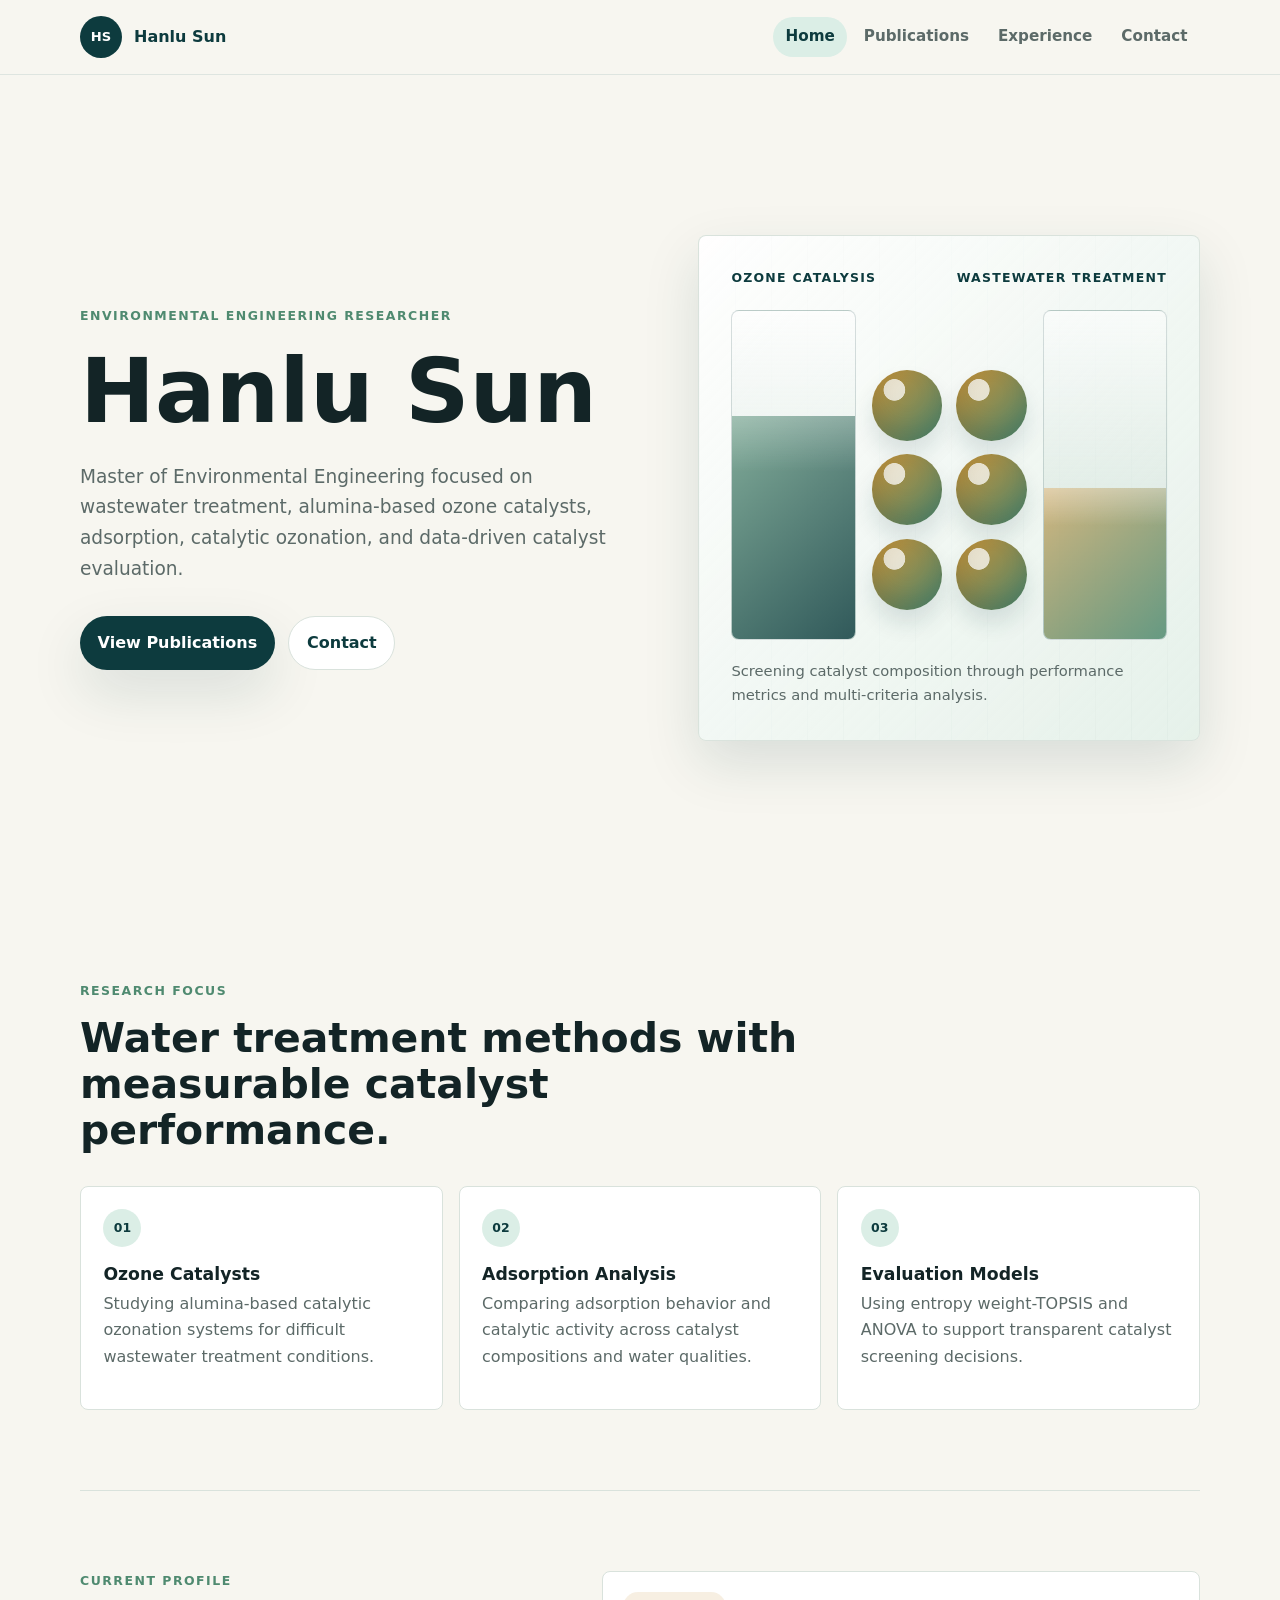
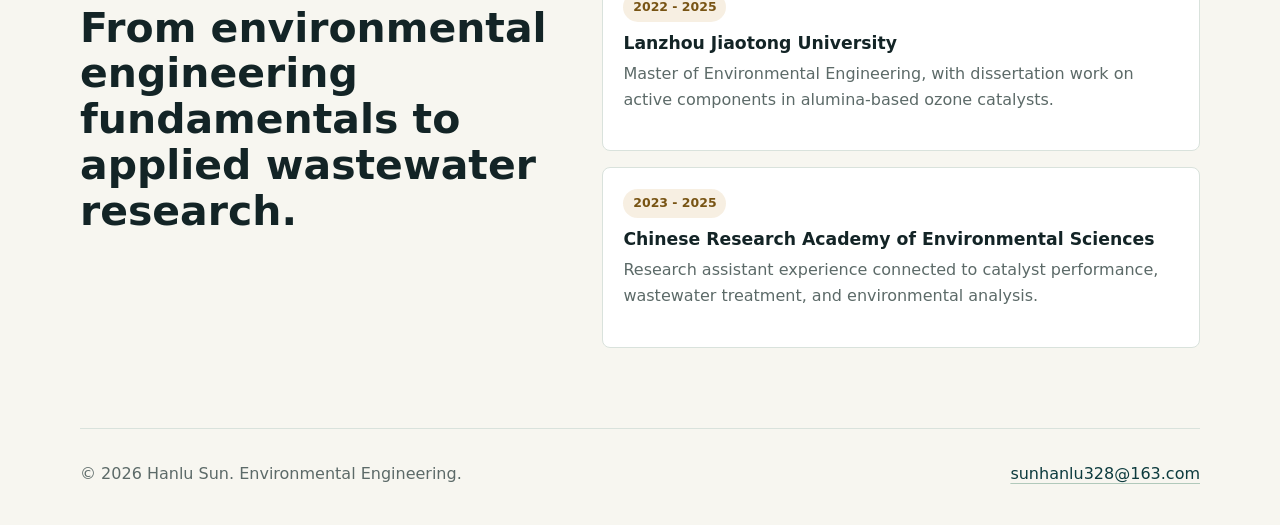
==== index.html @ 04d92d46 "Add files via upload" ====
<!DOCTYPE html>
<html lang="en">
<head>
  <meta charset="utf-8">
  <meta name="viewport" content="width=device-width, initial-scale=1">
  <meta name="description" content="Hanlu Sun - Environmental Engineering researcher focused on wastewater treatment, ozone catalysis, adsorption, and catalyst evaluation.">
  <title>Hanlu Sun | Environmental Engineering</title>
  <link rel="stylesheet" href="styles.css?v=20260620">
  <script src="script.js?v=20260620" defer></script>
</head>
<body>
  <a class="skip-link" href="#main">Skip to content</a>
  <header class="site-header">
    <nav class="nav-shell" aria-label="Primary navigation">
      <a class="brand" href="index.html" aria-label="Hanlu Sun home">
        <span class="brand-mark">HS</span>
        <span>Hanlu Sun</span>
      </a>
      <button class="nav-toggle" type="button" aria-expanded="false" aria-controls="site-nav">
        <span class="nav-toggle-line"></span>
        <span class="nav-toggle-line"></span>
        <span class="nav-toggle-line"></span>
        <span class="sr-only">Menu</span>
      </button>
      <div class="nav-links" id="site-nav">
        <a href="index.html" data-nav="home">Home</a>
        <a href="publications.html" data-nav="publications">Publications</a>
        <a href="experience.html" data-nav="experience">Experience</a>
        <a href="contact.html" data-nav="contact">Contact</a>
      </div>
    </nav>
  </header>

  <main id="main">
    <section class="hero-section">
      <div class="hero-copy">
        <p class="eyebrow">Environmental Engineering Researcher</p>
        <h1>Hanlu Sun</h1>
        <p class="hero-subtitle">
          Master of Environmental Engineering focused on wastewater treatment, alumina-based ozone catalysts,
          adsorption, catalytic ozonation, and data-driven catalyst evaluation.
        </p>
        <div class="hero-actions" aria-label="Primary actions">
          <a class="button primary" href="publications.html">View Publications</a>
          <a class="button secondary" href="contact.html">Contact</a>
        </div>
      </div>
      <figure class="research-visual" aria-label="Abstract research visualization for catalyst-assisted wastewater treatment">
        <div class="visual-header">
          <span>Ozone Catalysis</span>
          <span>Wastewater Treatment</span>
        </div>
        <div class="visual-grid">
          <div class="water-column column-a">
            <span></span>
          </div>
          <div class="catalyst-field">
            <span></span>
            <span></span>
            <span></span>
            <span></span>
            <span></span>
            <span></span>
          </div>
          <div class="water-column column-b">
            <span></span>
          </div>
        </div>
        <figcaption>Screening catalyst composition through performance metrics and multi-criteria analysis.</figcaption>
      </figure>
    </section>

    <section class="section-block">
      <div class="section-heading">
        <p class="eyebrow">Research Focus</p>
        <h2>Water treatment methods with measurable catalyst performance.</h2>
      </div>
      <div class="focus-grid">
        <article class="focus-card">
          <span class="focus-index">01</span>
          <h3>Ozone Catalysts</h3>
          <p>Studying alumina-based catalytic ozonation systems for difficult wastewater treatment conditions.</p>
        </article>
        <article class="focus-card">
          <span class="focus-index">02</span>
          <h3>Adsorption Analysis</h3>
          <p>Comparing adsorption behavior and catalytic activity across catalyst compositions and water qualities.</p>
        </article>
        <article class="focus-card">
          <span class="focus-index">03</span>
          <h3>Evaluation Models</h3>
          <p>Using entropy weight-TOPSIS and ANOVA to support transparent catalyst screening decisions.</p>
        </article>
      </div>
    </section>

    <section class="split-section">
      <div>
        <p class="eyebrow">Current Profile</p>
        <h2>From environmental engineering fundamentals to applied wastewater research.</h2>
      </div>
      <div class="timeline-summary">
        <article>
          <span class="date-pill">2022 - 2025</span>
          <h3>Lanzhou Jiaotong University</h3>
          <p>Master of Environmental Engineering, with dissertation work on active components in alumina-based ozone catalysts.</p>
        </article>
        <article>
          <span class="date-pill">2023 - 2025</span>
          <h3>Chinese Research Academy of Environmental Sciences</h3>
          <p>Research assistant experience connected to catalyst performance, wastewater treatment, and environmental analysis.</p>
        </article>
      </div>
    </section>
  </main>

  <footer class="site-footer">
    <p>&copy; <span data-year></span> Hanlu Sun. Environmental Engineering.</p>
    <a href="mailto:sunhanlu328@163.com">sunhanlu328@163.com</a>
  </footer>
</body>
</html>
---- styles.css ----
:root {
  --ink: #132426;
  --muted: #5c6a68;
  --deep: #0d3b3e;
  --deep-2: #174e50;
  --green: #4f8a70;
  --green-soft: #dbeee6;
  --amber: #c78f35;
  --paper: #f7f6f0;
  --white: #ffffff;
  --line: #d9e2dc;
  --shadow: 0 22px 55px rgba(13, 59, 62, 0.13);
  --radius: 8px;
  --max: 1120px;
}

* {
  box-sizing: border-box;
}

html {
  scroll-behavior: smooth;
}

body {
  margin: 0;
  font-family: Inter, ui-sans-serif, system-ui, -apple-system, BlinkMacSystemFont, "Segoe UI", sans-serif;
  color: var(--ink);
  background: var(--paper);
  line-height: 1.65;
}

a {
  color: var(--deep);
  text-decoration-color: rgba(79, 138, 112, 0.42);
  text-underline-offset: 0.22em;
}

a:hover {
  color: var(--green);
}

h1,
h2,
h3,
p {
  margin-top: 0;
}

h1,
h2,
h3 {
  line-height: 1.12;
  letter-spacing: 0;
}

h1 {
  font-size: clamp(3rem, 7vw, 5.9rem);
  margin-bottom: 1.25rem;
}

h2 {
  font-size: clamp(1.65rem, 3.2vw, 2.65rem);
  margin-bottom: 1rem;
}

h3 {
  font-size: 1.08rem;
  margin-bottom: 0.45rem;
}

p {
  margin-bottom: 1rem;
}

.skip-link {
  position: absolute;
  left: 1rem;
  top: -4rem;
  z-index: 20;
  background: var(--white);
  color: var(--ink);
  padding: 0.7rem 1rem;
  border-radius: var(--radius);
}

.skip-link:focus {
  top: 1rem;
}

.sr-only {
  position: absolute;
  width: 1px;
  height: 1px;
  padding: 0;
  margin: -1px;
  overflow: hidden;
  clip: rect(0, 0, 0, 0);
  white-space: nowrap;
  border: 0;
}

.site-header {
  position: sticky;
  top: 0;
  z-index: 10;
  background: rgba(247, 246, 240, 0.92);
  border-bottom: 1px solid rgba(217, 226, 220, 0.8);
  backdrop-filter: blur(16px);
}

.nav-shell {
  width: min(var(--max), calc(100% - 2rem));
  min-height: 74px;
  margin: 0 auto;
  display: flex;
  align-items: center;
  justify-content: space-between;
  gap: 1rem;
}

.brand {
  display: inline-flex;
  align-items: center;
  gap: 0.75rem;
  font-weight: 800;
  color: var(--deep);
  text-decoration: none;
}

.brand-mark {
  width: 42px;
  height: 42px;
  display: inline-grid;
  place-items: center;
  border-radius: 50%;
  background: var(--deep);
  color: var(--white);
  font-size: 0.82rem;
  letter-spacing: 0;
}

.nav-links {
  display: flex;
  align-items: center;
  gap: 0.25rem;
}

.nav-links a {
  min-height: 40px;
  display: inline-flex;
  align-items: center;
  padding: 0.45rem 0.78rem;
  border-radius: 999px;
  color: var(--muted);
  font-size: 0.95rem;
  font-weight: 650;
  text-decoration: none;
}

.nav-links a:hover,
.nav-links a.active {
  color: var(--deep);
  background: var(--green-soft);
}

.nav-toggle {
  display: none;
  width: 44px;
  height: 44px;
  border: 1px solid var(--line);
  border-radius: 50%;
  background: var(--white);
  color: var(--deep);
  padding: 0;
}

.nav-toggle-line {
  display: block;
  width: 18px;
  height: 2px;
  margin: 4px auto;
  background: currentColor;
}

.hero-section,
.page-hero,
.contact-hero,
.section-block,
.split-section,
.experience-layout {
  width: min(var(--max), calc(100% - 2rem));
  margin: 0 auto;
}

.hero-section {
  min-height: calc(100vh - 74px);
  display: grid;
  grid-template-columns: minmax(0, 1.05fr) minmax(320px, 0.95fr);
  gap: clamp(2rem, 5vw, 5rem);
  align-items: center;
  padding: clamp(3rem, 7vw, 5.5rem) 0;
}

.hero-copy {
  max-width: 720px;
}

.eyebrow {
  margin-bottom: 0.9rem;
  color: var(--green);
  font-size: 0.78rem;
  font-weight: 800;
  text-transform: uppercase;
  letter-spacing: 0.12em;
}

.hero-subtitle,
.page-hero p,
.contact-hero > div:first-child p {
  color: var(--muted);
  font-size: 1.16rem;
  max-width: 720px;
}

.hero-actions {
  display: flex;
  flex-wrap: wrap;
  gap: 0.85rem;
  margin-top: 2rem;
}

.button {
  min-height: 48px;
  display: inline-flex;
  align-items: center;
  justify-content: center;
  padding: 0.78rem 1.1rem;
  border-radius: 999px;
  font-weight: 800;
  text-decoration: none;
}

.button.primary {
  background: var(--deep);
  color: var(--white);
  box-shadow: var(--shadow);
}

.button.secondary {
  color: var(--deep);
  background: var(--white);
  border: 1px solid var(--line);
}

.research-visual {
  margin: 0;
  padding: clamp(1.2rem, 3vw, 2rem);
  border: 1px solid rgba(217, 226, 220, 0.95);
  border-radius: var(--radius);
  background:
    linear-gradient(135deg, rgba(255, 255, 255, 0.9), rgba(219, 238, 230, 0.62)),
    repeating-linear-gradient(90deg, rgba(13, 59, 62, 0.05) 0 1px, transparent 1px 36px);
  box-shadow: var(--shadow);
}

.visual-header {
  display: flex;
  justify-content: space-between;
  gap: 1rem;
  margin-bottom: 1.3rem;
  color: var(--deep);
  font-size: 0.78rem;
  font-weight: 800;
  text-transform: uppercase;
  letter-spacing: 0.1em;
}

.visual-grid {
  min-height: 330px;
  display: grid;
  grid-template-columns: 1fr 1.25fr 1fr;
  gap: 1rem;
  align-items: end;
}

.water-column {
  height: 100%;
  min-height: 270px;
  position: relative;
  overflow: hidden;
  border: 1px solid rgba(13, 59, 62, 0.16);
  border-radius: var(--radius);
  background: linear-gradient(180deg, rgba(255, 255, 255, 0.5), rgba(79, 138, 112, 0.18));
}

.water-column span {
  position: absolute;
  inset: auto 0 0;
  height: 68%;
  background:
    linear-gradient(180deg, rgba(255, 255, 255, 0.25), transparent 25%),
    linear-gradient(135deg, rgba(79, 138, 112, 0.68), rgba(13, 59, 62, 0.82));
}

.column-b span {
  height: 46%;
  background:
    linear-gradient(180deg, rgba(255, 255, 255, 0.35), transparent 25%),
    linear-gradient(135deg, rgba(199, 143, 53, 0.58), rgba(79, 138, 112, 0.82));
}

.catalyst-field {
  min-height: 300px;
  display: grid;
  grid-template-columns: repeat(2, minmax(60px, 1fr));
  gap: 0.85rem;
  align-content: center;
}

.catalyst-field span {
  aspect-ratio: 1;
  border-radius: 50%;
  background:
    radial-gradient(circle at 32% 28%, rgba(255, 255, 255, 0.75) 0 15%, transparent 16%),
    linear-gradient(135deg, var(--amber), var(--green));
  box-shadow: inset 0 -12px 22px rgba(13, 59, 62, 0.2), 0 14px 22px rgba(13, 59, 62, 0.12);
}

.research-visual figcaption {
  margin-top: 1.2rem;
  color: var(--muted);
  font-size: 0.92rem;
}

.section-block,
.split-section,
.experience-layout {
  padding: clamp(3rem, 7vw, 5rem) 0;
}

.section-heading {
  max-width: 760px;
  margin-bottom: 2rem;
}

.focus-grid,
.contact-grid {
  display: grid;
  grid-template-columns: repeat(3, minmax(0, 1fr));
  gap: 1rem;
}

.focus-card,
.contact-card,
.side-panel,
.publication-item,
.timeline-summary article,
.project-item {
  border: 1px solid var(--line);
  border-radius: var(--radius);
  background: var(--white);
}

.focus-card,
.contact-card {
  padding: 1.4rem;
}

.focus-index {
  display: inline-flex;
  align-items: center;
  justify-content: center;
  width: 38px;
  height: 38px;
  margin-bottom: 1.1rem;
  border-radius: 50%;
  background: var(--green-soft);
  color: var(--deep);
  font-size: 0.78rem;
  font-weight: 850;
}

.focus-card p,
.contact-card p,
.timeline-summary p,
.project-item p,
.publication-item p,
.muted {
  color: var(--muted);
}

.split-section {
  display: grid;
  grid-template-columns: 0.9fr 1.1fr;
  gap: 2rem;
  align-items: start;
  border-top: 1px solid var(--line);
}

.timeline-summary {
  display: grid;
  gap: 1rem;
}

.timeline-summary article {
  padding: 1.3rem;
}

.date-pill {
  display: inline-flex;
  margin-bottom: 0.75rem;
  padding: 0.28rem 0.62rem;
  border-radius: 999px;
  background: rgba(199, 143, 53, 0.14);
  color: #785414;
  font-size: 0.78rem;
  font-weight: 800;
}

.page-hero {
  padding: clamp(3.8rem, 8vw, 6rem) 0 clamp(2.5rem, 5vw, 4rem);
}

.page-hero.compact h1 {
  font-size: clamp(2.65rem, 6vw, 4.9rem);
}

.publication-list {
  padding-top: 2rem;
}

.alt-band {
  border-top: 1px solid var(--line);
}

.publication-item {
  display: grid;
  grid-template-columns: 86px 1fr;
  gap: 1.4rem;
  padding: 1.4rem;
  margin-bottom: 1rem;
}

.pub-year {
  color: var(--deep);
  font-size: 1.2rem;
  font-weight: 900;
}

.tag {
  display: inline-flex;
  margin: 0.35rem 0.35rem 0 0;
  padding: 0.28rem 0.58rem;
  border-radius: 999px;
  background: var(--green-soft);
  color: var(--deep);
  font-size: 0.78rem;
  font-weight: 800;
}

.experience-layout {
  display: grid;
  grid-template-columns: minmax(0, 1fr) 340px;
  gap: 1.5rem;
  align-items: start;
}

.compact-block {
  width: 100%;
  padding: 0 0 2.4rem;
}

.timeline-item {
  position: relative;
  display: grid;
  grid-template-columns: 26px 1fr;
  gap: 1rem;
  padding: 0 0 2rem;
}

.timeline-dot {
  width: 14px;
  height: 14px;
  margin-top: 0.55rem;
  border: 3px solid var(--green);
  border-radius: 50%;
  background: var(--paper);
}

.timeline-item:not(:last-child)::after {
  content: "";
  position: absolute;
  left: 6px;
  top: 1.65rem;
  bottom: 0.35rem;
  width: 1px;
  background: var(--line);
}

.project-item {
  padding: 1.35rem;
  margin-bottom: 1rem;
}

.clean-list {
  margin: 0.8rem 0 0;
  padding-left: 1.1rem;
}

.clean-list li {
  margin: 0.45rem 0;
}

.experience-side {
  position: sticky;
  top: 94px;
  display: grid;
  gap: 1rem;
}

.side-panel {
  padding: 1.25rem;
}

.simple-stack {
  margin: 0;
  padding-left: 1.1rem;
}

.simple-stack li {
  margin-bottom: 0.65rem;
}

.skill-group + .skill-group {
  margin-top: 1.15rem;
  padding-top: 1.15rem;
  border-top: 1px solid var(--line);
}

.skill-group h3 {
  font-size: 0.92rem;
  color: var(--deep);
}

.contact-hero {
  min-height: calc(100vh - 74px);
  display: grid;
  grid-template-columns: minmax(0, 1fr) 370px;
  gap: 2rem;
  align-items: center;
  padding: clamp(3rem, 8vw, 6rem) 0;
}

.contact-hero h1 {
  font-size: clamp(2.5rem, 5.8vw, 5rem);
}

.contact-panel {
  padding: 1.5rem;
  border: 1px solid var(--line);
  border-radius: var(--radius);
  background: var(--white);
  box-shadow: var(--shadow);
}

.contact-link {
  display: block;
  overflow-wrap: anywhere;
  margin-bottom: 1rem;
  color: var(--deep);
  font-size: 1.35rem;
  font-weight: 850;
}

.site-footer {
  width: min(var(--max), calc(100% - 2rem));
  margin: 0 auto;
  padding: 2rem 0 2.4rem;
  border-top: 1px solid var(--line);
  display: flex;
  justify-content: space-between;
  gap: 1rem;
  color: var(--muted);
}

.site-footer p {
  margin: 0;
}

@media (max-width: 860px) {
  h1 {
    font-size: clamp(2.65rem, 12vw, 4.4rem);
  }

  .nav-toggle {
    display: block;
  }

  .nav-links {
    position: absolute;
    left: 1rem;
    right: 1rem;
    top: 74px;
    display: none;
    flex-direction: column;
    align-items: stretch;
    padding: 0.75rem;
    border: 1px solid var(--line);
    border-radius: var(--radius);
    background: var(--white);
    box-shadow: var(--shadow);
  }

  .nav-links.open {
    display: flex;
  }

  .nav-links a {
    border-radius: var(--radius);
  }

  .hero-section,
  .split-section,
  .experience-layout,
  .contact-hero {
    grid-template-columns: 1fr;
  }

  .hero-section,
  .contact-hero {
    min-height: auto;
  }

  .visual-grid {
    min-height: 230px;
  }

  .water-column {
    min-height: 210px;
  }

  .catalyst-field {
    min-height: 220px;
  }

  .focus-grid,
  .contact-grid {
    grid-template-columns: 1fr;
  }

  .experience-side {
    position: static;
  }

  .contact-panel {
    box-shadow: none;
  }
}

@media (max-width: 560px) {
  .hero-section,
  .page-hero,
  .contact-hero,
  .section-block,
  .split-section,
  .experience-layout {
    width: min(100% - 1.25rem, var(--max));
  }

  .nav-shell,
  .site-footer {
    width: min(100% - 1.25rem, var(--max));
  }

  .brand span:last-child {
    display: none;
  }

  .hero-actions,
  .site-footer {
    flex-direction: column;
    align-items: flex-start;
  }

  .button {
    width: 100%;
  }

  .visual-header {
    flex-direction: column;
    gap: 0.3rem;
  }

  .publication-item {
    grid-template-columns: 1fr;
    gap: 0.65rem;
  }

  .pub-year {
    font-size: 1rem;
  }
}
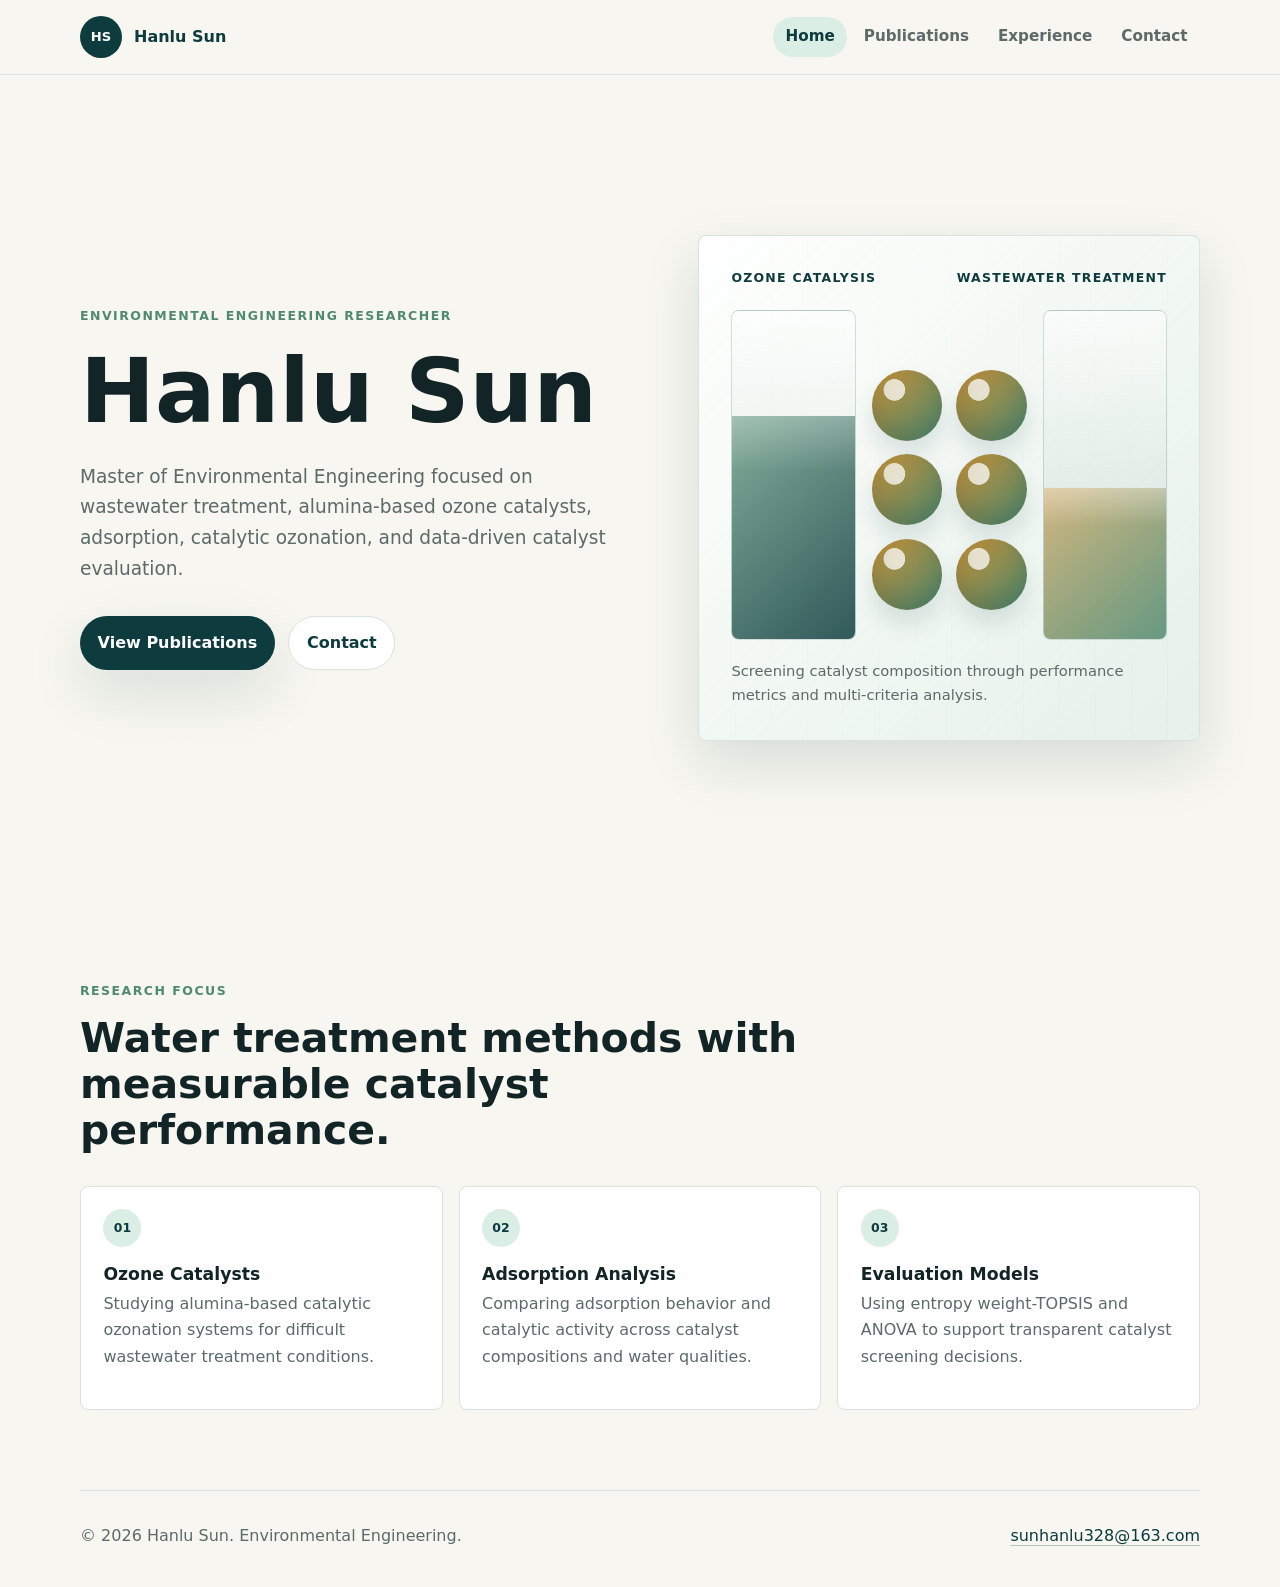
==== commit b6abe982: "modified the index file" ====
--- a/index.html
+++ b/index.html
@@ -93,25 +93,6 @@
         </article>
       </div>
     </section>
-
-    <section class="split-section">
-      <div>
-        <p class="eyebrow">Current Profile</p>
-        <h2>From environmental engineering fundamentals to applied wastewater research.</h2>
-      </div>
-      <div class="timeline-summary">
-        <article>
-          <span class="date-pill">2022 - 2025</span>
-          <h3>Lanzhou Jiaotong University</h3>
-          <p>Master of Environmental Engineering, with dissertation work on active components in alumina-based ozone catalysts.</p>
-        </article>
-        <article>
-          <span class="date-pill">2023 - 2025</span>
-          <h3>Chinese Research Academy of Environmental Sciences</h3>
-          <p>Research assistant experience connected to catalyst performance, wastewater treatment, and environmental analysis.</p>
-        </article>
-      </div>
-    </section>
   </main>
 
   <footer class="site-footer">
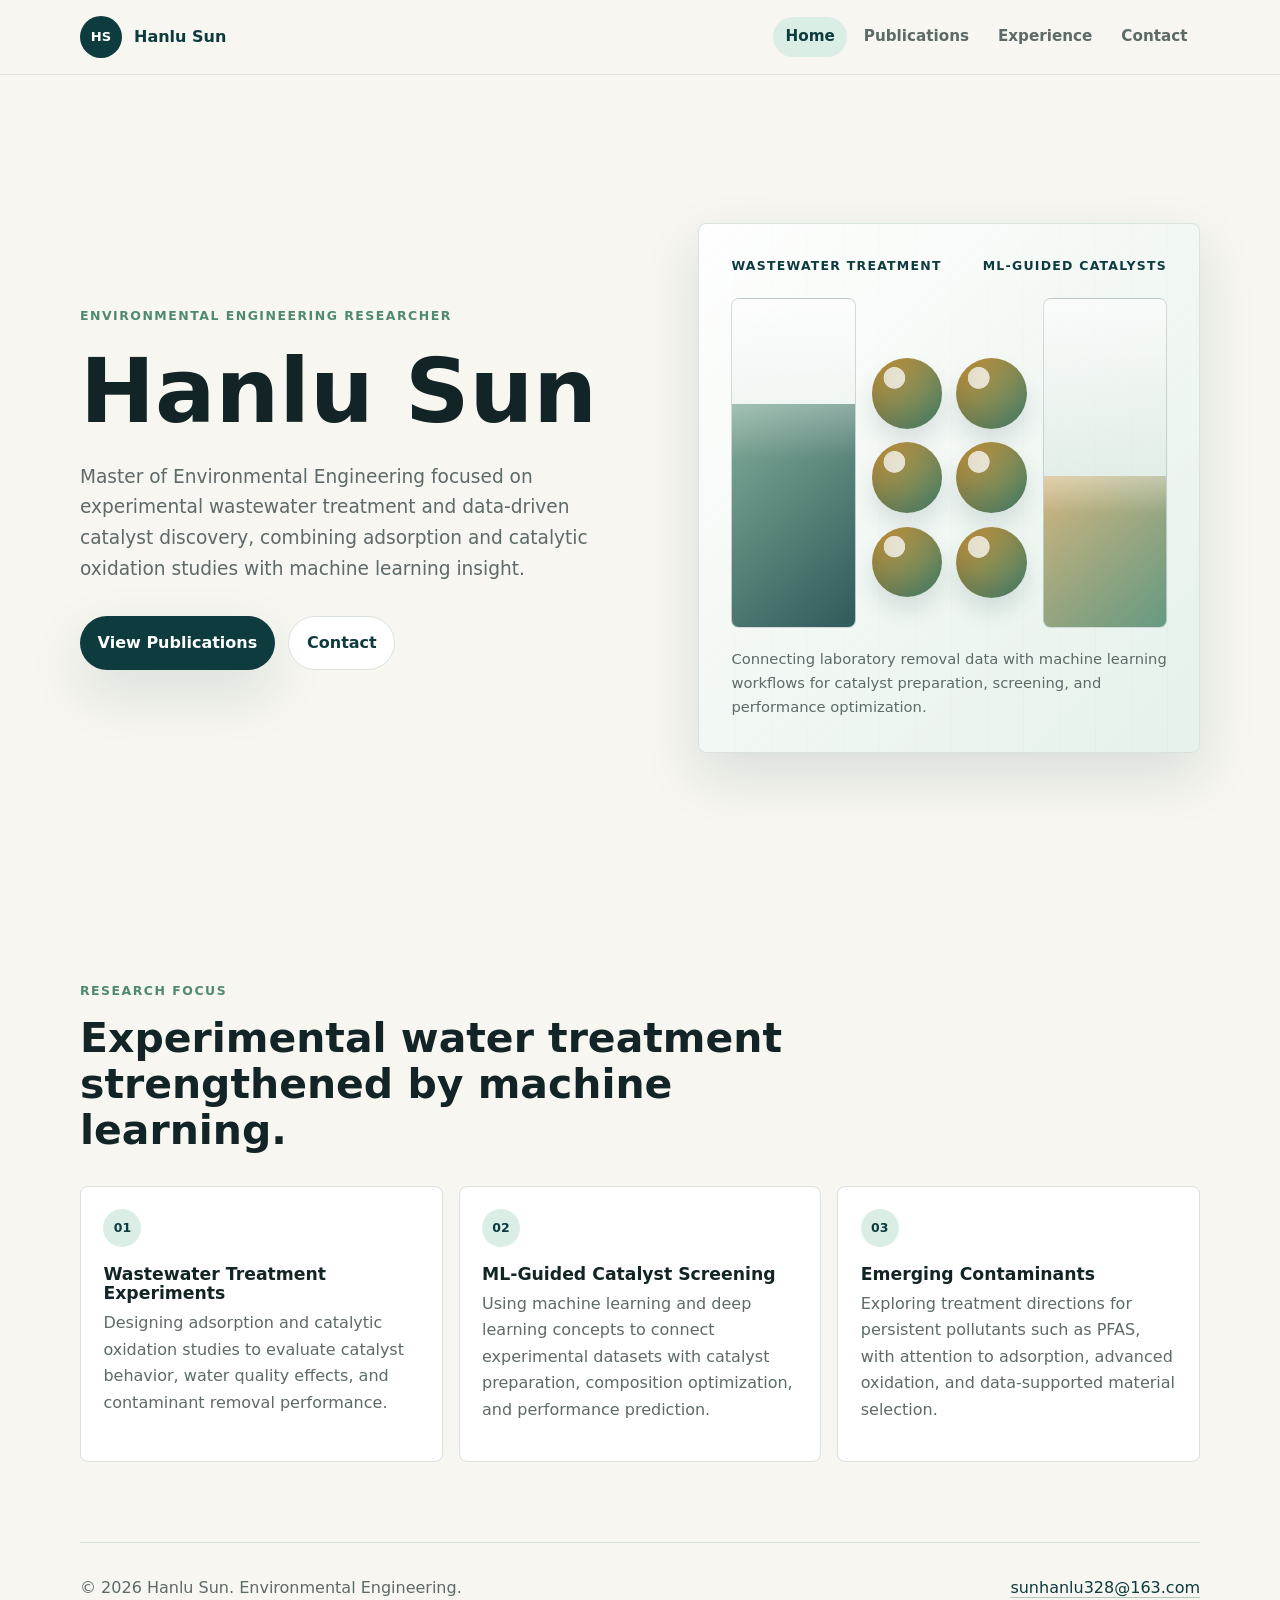
==== commit 0eb59cbe: "Add files via upload" ====
--- a/index.html
+++ b/index.html
@@ -3,9 +3,9 @@
 <head>
   <meta charset="utf-8">
   <meta name="viewport" content="width=device-width, initial-scale=1">
-  <meta name="description" content="Hanlu Sun - Environmental Engineering researcher focused on wastewater treatment, ozone catalysis, adsorption, and catalyst evaluation.">
+  <meta name="description" content="Hanlu Sun - Environmental Engineering researcher focused on experimental wastewater treatment, machine-learning-assisted catalyst screening, and emerging contaminant removal.">
   <title>Hanlu Sun | Environmental Engineering</title>
-  <link rel="stylesheet" href="styles.css?v=20260620">
+  <link rel="stylesheet" href="styles.css?v=20260623-research-focus">
   <script src="script.js?v=20260620" defer></script>
 </head>
 <body>
@@ -37,8 +37,8 @@
         <p class="eyebrow">Environmental Engineering Researcher</p>
         <h1>Hanlu Sun</h1>
         <p class="hero-subtitle">
-          Master of Environmental Engineering focused on wastewater treatment, alumina-based ozone catalysts,
-          adsorption, catalytic ozonation, and data-driven catalyst evaluation.
+          Master of Environmental Engineering focused on experimental wastewater treatment and data-driven
+          catalyst discovery, combining adsorption and catalytic oxidation studies with machine learning insight.
         </p>
         <div class="hero-actions" aria-label="Primary actions">
           <a class="button primary" href="publications.html">View Publications</a>
@@ -47,8 +47,8 @@
       </div>
       <figure class="research-visual" aria-label="Abstract research visualization for catalyst-assisted wastewater treatment">
         <div class="visual-header">
-          <span>Ozone Catalysis</span>
           <span>Wastewater Treatment</span>
+          <span>ML-Guided Catalysts</span>
         </div>
         <div class="visual-grid">
           <div class="water-column column-a">
@@ -66,30 +66,30 @@
             <span></span>
           </div>
         </div>
-        <figcaption>Screening catalyst composition through performance metrics and multi-criteria analysis.</figcaption>
+        <figcaption>Connecting laboratory removal data with machine learning workflows for catalyst preparation, screening, and performance optimization.</figcaption>
       </figure>
     </section>
 
     <section class="section-block">
       <div class="section-heading">
         <p class="eyebrow">Research Focus</p>
-        <h2>Water treatment methods with measurable catalyst performance.</h2>
+        <h2>Experimental water treatment strengthened by machine learning.</h2>
       </div>
       <div class="focus-grid">
         <article class="focus-card">
           <span class="focus-index">01</span>
-          <h3>Ozone Catalysts</h3>
-          <p>Studying alumina-based catalytic ozonation systems for difficult wastewater treatment conditions.</p>
+          <h3>Wastewater Treatment Experiments</h3>
+          <p>Designing adsorption and catalytic oxidation studies to evaluate catalyst behavior, water quality effects, and contaminant removal performance.</p>
         </article>
         <article class="focus-card">
           <span class="focus-index">02</span>
-          <h3>Adsorption Analysis</h3>
-          <p>Comparing adsorption behavior and catalytic activity across catalyst compositions and water qualities.</p>
+          <h3>ML-Guided Catalyst Screening</h3>
+          <p>Using machine learning and deep learning concepts to connect experimental datasets with catalyst preparation, composition optimization, and performance prediction.</p>
         </article>
         <article class="focus-card">
           <span class="focus-index">03</span>
-          <h3>Evaluation Models</h3>
-          <p>Using entropy weight-TOPSIS and ANOVA to support transparent catalyst screening decisions.</p>
+          <h3>Emerging Contaminants</h3>
+          <p>Exploring treatment directions for persistent pollutants such as PFAS, with attention to adsorption, advanced oxidation, and data-supported material selection.</p>
         </article>
       </div>
     </section>
--- a/styles.css
+++ b/styles.css
@@ -426,6 +426,81 @@
   font-size: clamp(2.65rem, 6vw, 4.9rem);
 }
 
+.experience-hero {
+  display: grid;
+  grid-template-columns: minmax(0, 1fr) minmax(180px, 300px);
+  gap: clamp(2rem, 7vw, 6rem);
+  align-items: center;
+}
+
+.cv-open-icon {
+  justify-self: center;
+  width: clamp(132px, 15vw, 188px);
+  display: inline-grid;
+  place-items: center;
+  color: var(--deep);
+  text-decoration: none;
+  filter: drop-shadow(0 22px 28px rgba(13, 59, 62, 0.12));
+  transition: transform 180ms ease, filter 180ms ease;
+}
+
+.cv-open-icon:hover,
+.cv-open-icon:focus-visible {
+  transform: translateY(-4px);
+  filter: drop-shadow(0 28px 34px rgba(13, 59, 62, 0.18));
+}
+
+.cv-open-icon:focus-visible {
+  outline: 3px solid rgba(79, 138, 112, 0.42);
+  outline-offset: 8px;
+  border-radius: var(--radius);
+}
+
+.cv-icon-art {
+  display: block;
+  width: 100%;
+  height: auto;
+}
+
+.cv-page {
+  fill: rgba(255, 255, 255, 0.96);
+  stroke: rgba(13, 59, 62, 0.18);
+  stroke-width: 3;
+}
+
+.cv-fold {
+  fill: rgba(219, 238, 230, 0.92);
+  stroke: rgba(13, 59, 62, 0.16);
+  stroke-width: 3;
+  stroke-linejoin: round;
+}
+
+.cv-line,
+.cv-open-arrow {
+  fill: none;
+  stroke: var(--green);
+  stroke-width: 5;
+  stroke-linecap: round;
+  stroke-linejoin: round;
+}
+
+.cv-open-arrow {
+  stroke: var(--deep);
+  stroke-width: 4;
+}
+
+.cv-badge {
+  fill: var(--deep);
+}
+
+.cv-badge-text {
+  fill: var(--white);
+  font-family: Inter, ui-sans-serif, system-ui, -apple-system, BlinkMacSystemFont, "Segoe UI", sans-serif;
+  font-size: 20px;
+  font-weight: 900;
+  letter-spacing: 0.08em;
+}
+
 .publication-list {
   padding-top: 2rem;
 }
@@ -622,6 +697,7 @@
 
   .hero-section,
   .split-section,
+  .experience-hero,
   .experience-layout,
   .contact-hero {
     grid-template-columns: 1fr;
@@ -655,6 +731,11 @@
 
   .contact-panel {
     box-shadow: none;
+  }
+
+  .cv-open-icon {
+    justify-self: start;
+    width: 116px;
   }
 }
 
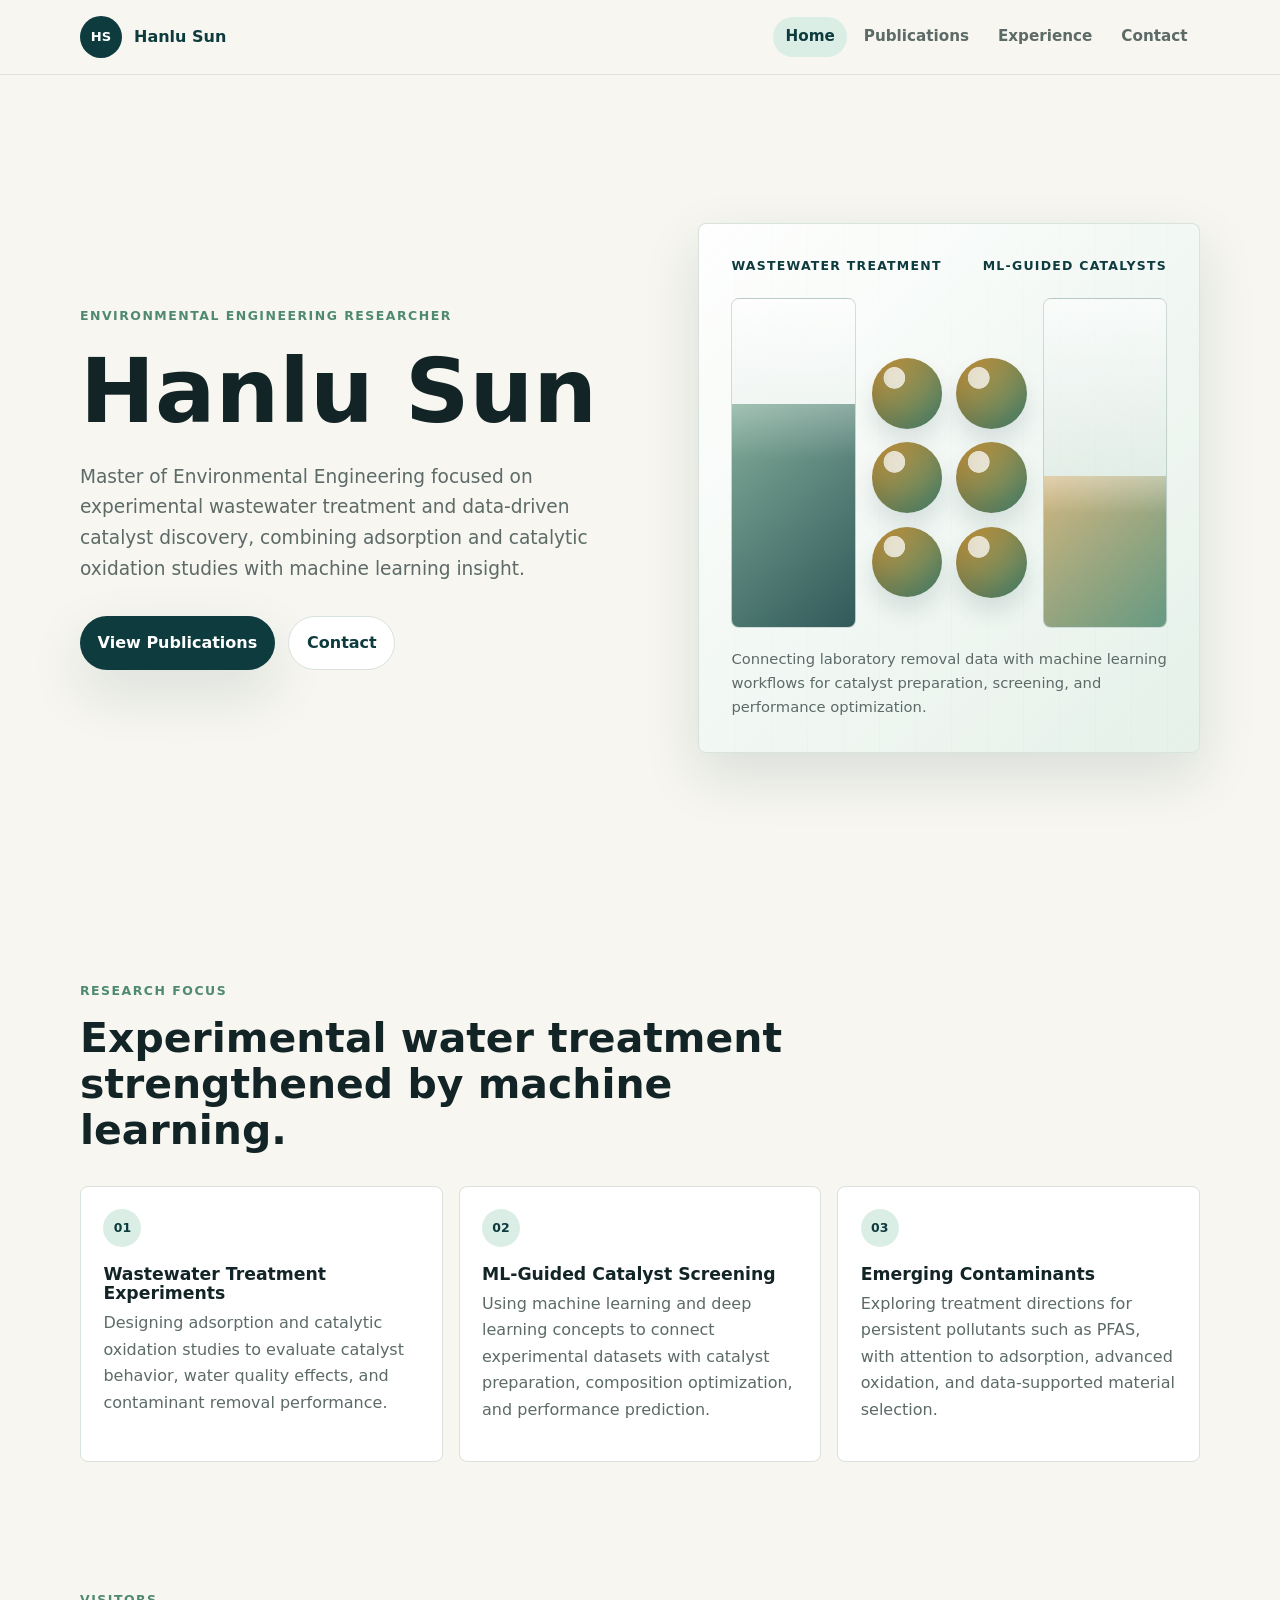
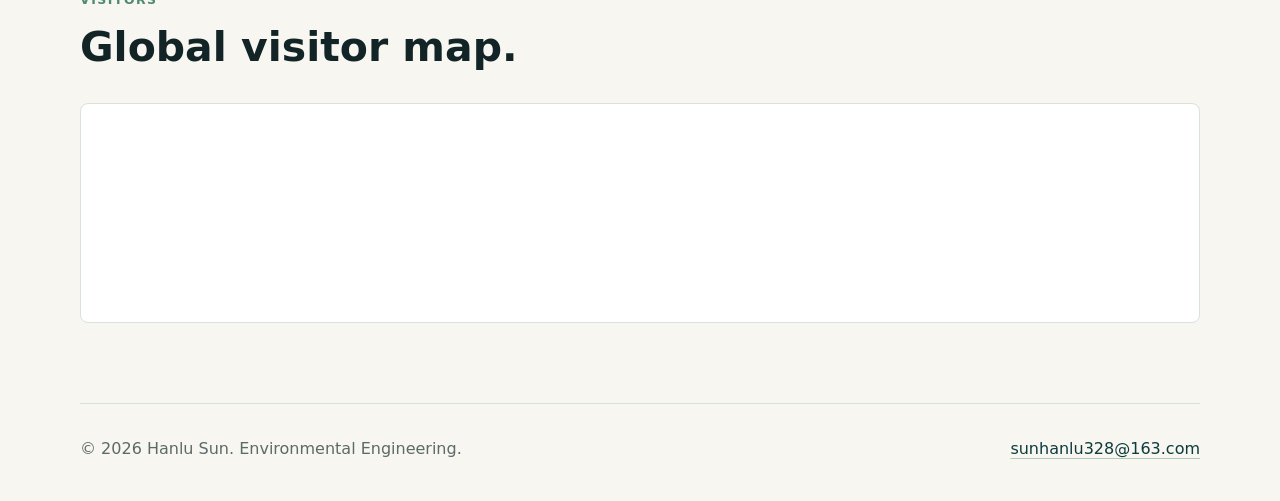
==== commit 377803fd: "Add files via upload" ====
--- a/index.html
+++ b/index.html
@@ -5,7 +5,7 @@
   <meta name="viewport" content="width=device-width, initial-scale=1">
   <meta name="description" content="Hanlu Sun - Environmental Engineering researcher focused on experimental wastewater treatment, machine-learning-assisted catalyst screening, and emerging contaminant removal.">
   <title>Hanlu Sun | Environmental Engineering</title>
-  <link rel="stylesheet" href="styles.css?v=20260623-research-focus">
+  <link rel="stylesheet" href="styles.css?v=20260623-visitors">
   <script src="script.js?v=20260620" defer></script>
 </head>
 <body>
@@ -93,6 +93,16 @@
         </article>
       </div>
     </section>
+
+    <section class="section-block visitors-section" aria-labelledby="visitors-title">
+      <div class="section-heading">
+        <p class="eyebrow">Visitors</p>
+        <h2 id="visitors-title">Global visitor map.</h2>
+      </div>
+      <div class="visitors-frame">
+        <script type="text/javascript" id="mapmyvisitors" src="https://mapmyvisitors.com/map.js?d=G_qSdTxoGDd6URzCLcpToSwLrt-3KsUgCB45TyZ4Kws&amp;cl=ffffff&amp;w=a"></script>
+      </div>
+    </section>
   </main>
 
   <footer class="site-footer">
--- a/styles.css
+++ b/styles.css
@@ -367,6 +367,28 @@
   padding: 1.4rem;
 }
 
+.visitors-section {
+  padding-top: clamp(1.5rem, 4vw, 3rem);
+}
+
+.visitors-frame {
+  min-height: 220px;
+  display: grid;
+  place-items: center;
+  overflow: hidden;
+  padding: clamp(1rem, 3vw, 1.5rem);
+  border: 1px solid var(--line);
+  border-radius: var(--radius);
+  background: var(--white);
+}
+
+.visitors-frame iframe,
+.visitors-frame img,
+.visitors-frame canvas,
+.visitors-frame svg {
+  max-width: 100%;
+}
+
 .focus-index {
   display: inline-flex;
   align-items: center;
